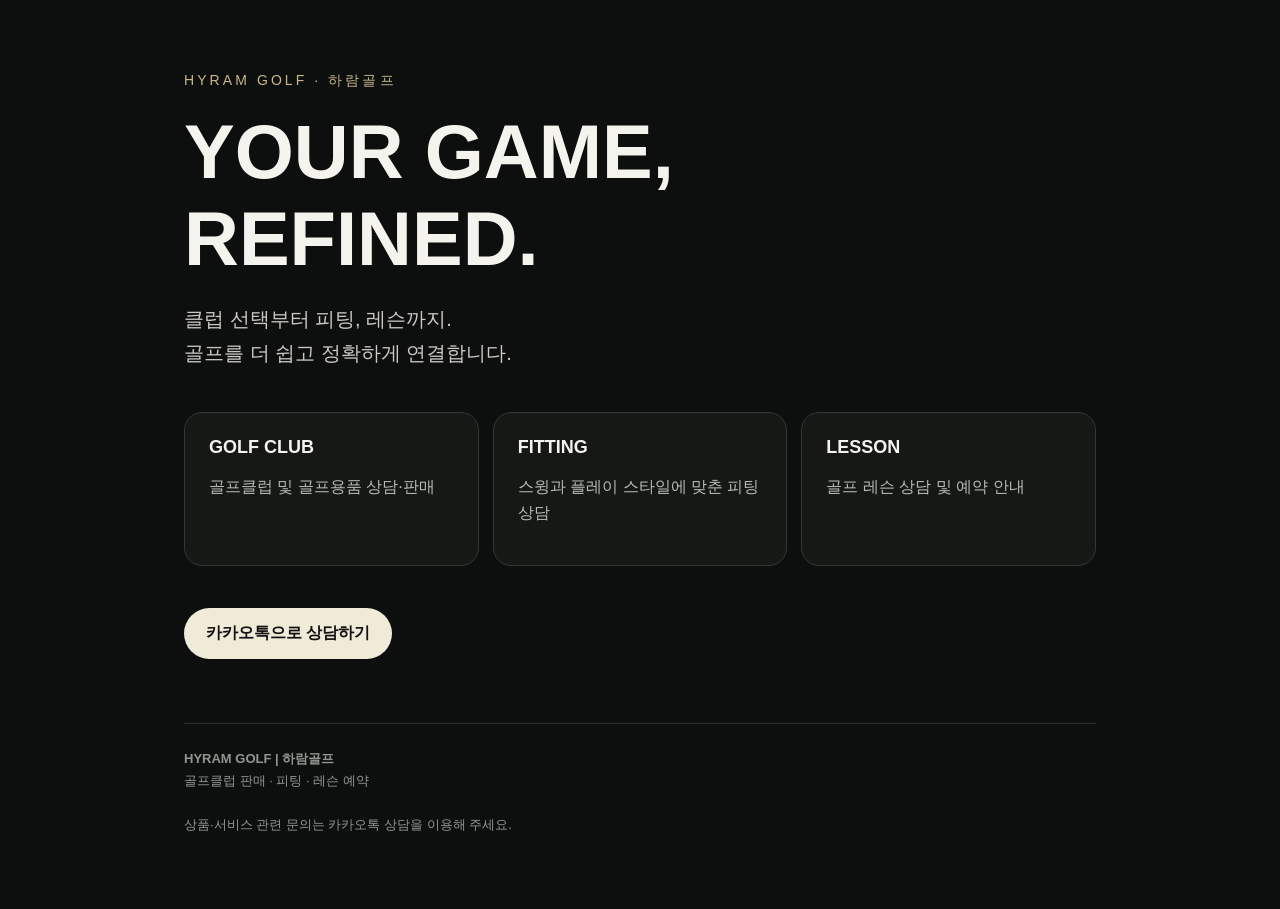
==== docs/index.html @ 21d0a4c6 "Add HYRAM GOLF public landing page" ====
<!doctype html>
<html lang="ko"><head><meta charset="utf-8"><meta name="viewport" content="width=device-width,initial-scale=1">
<title>HYRAM GOLF | 하람골프</title><meta name="description" content="HYRAM GOLF 하람골프 - 골프클럽 판매, 피팅, 레슨 예약 및 상담">
<style>
*{box-sizing:border-box}body{margin:0;background:#0d0f0e;color:#f5f3ed;font-family:Arial,"Noto Sans KR",sans-serif}
main{max-width:960px;margin:auto;padding:72px 24px}.brand{letter-spacing:.22em;font-size:14px;color:#c7b88a}
h1{font-size:clamp(42px,8vw,76px);margin:18px 0 10px}.sub{font-size:20px;color:#cbc9c2;line-height:1.7}
.cards{display:grid;grid-template-columns:repeat(auto-fit,minmax(210px,1fr));gap:14px;margin:42px 0}
.card{border:1px solid #343733;border-radius:18px;padding:24px;background:#151815}.card h2{font-size:18px;margin-top:0}.card p{color:#b8bab5;line-height:1.6}
.cta{display:inline-block;background:#f0ead8;color:#111;padding:15px 22px;border-radius:999px;text-decoration:none;font-weight:700}
footer{margin-top:64px;padding-top:24px;border-top:1px solid #2c2f2c;color:#92958f;font-size:13px;line-height:1.7}
</style></head><body><main>
<div class="brand">HYRAM GOLF · 하람골프</div><h1>YOUR GAME,<br>REFINED.</h1>
<p class="sub">클럽 선택부터 피팅, 레슨까지.<br>골프를 더 쉽고 정확하게 연결합니다.</p>
<section class="cards"><div class="card"><h2>GOLF CLUB</h2><p>골프클럽 및 골프용품 상담·판매</p></div>
<div class="card"><h2>FITTING</h2><p>스윙과 플레이 스타일에 맞춘 피팅 상담</p></div>
<div class="card"><h2>LESSON</h2><p>골프 레슨 상담 및 예약 안내</p></div></section>
<a class="cta" href="https://open.kakao.com/o/sFKnP4Qi" target="_blank" rel="noopener">카카오톡으로 상담하기</a>
<footer><strong>HYRAM GOLF | 하람골프</strong><br>골프클럽 판매 · 피팅 · 레슨 예약<br><br>상품·서비스 관련 문의는 카카오톡 상담을 이용해 주세요.</footer>
</main></body></html>
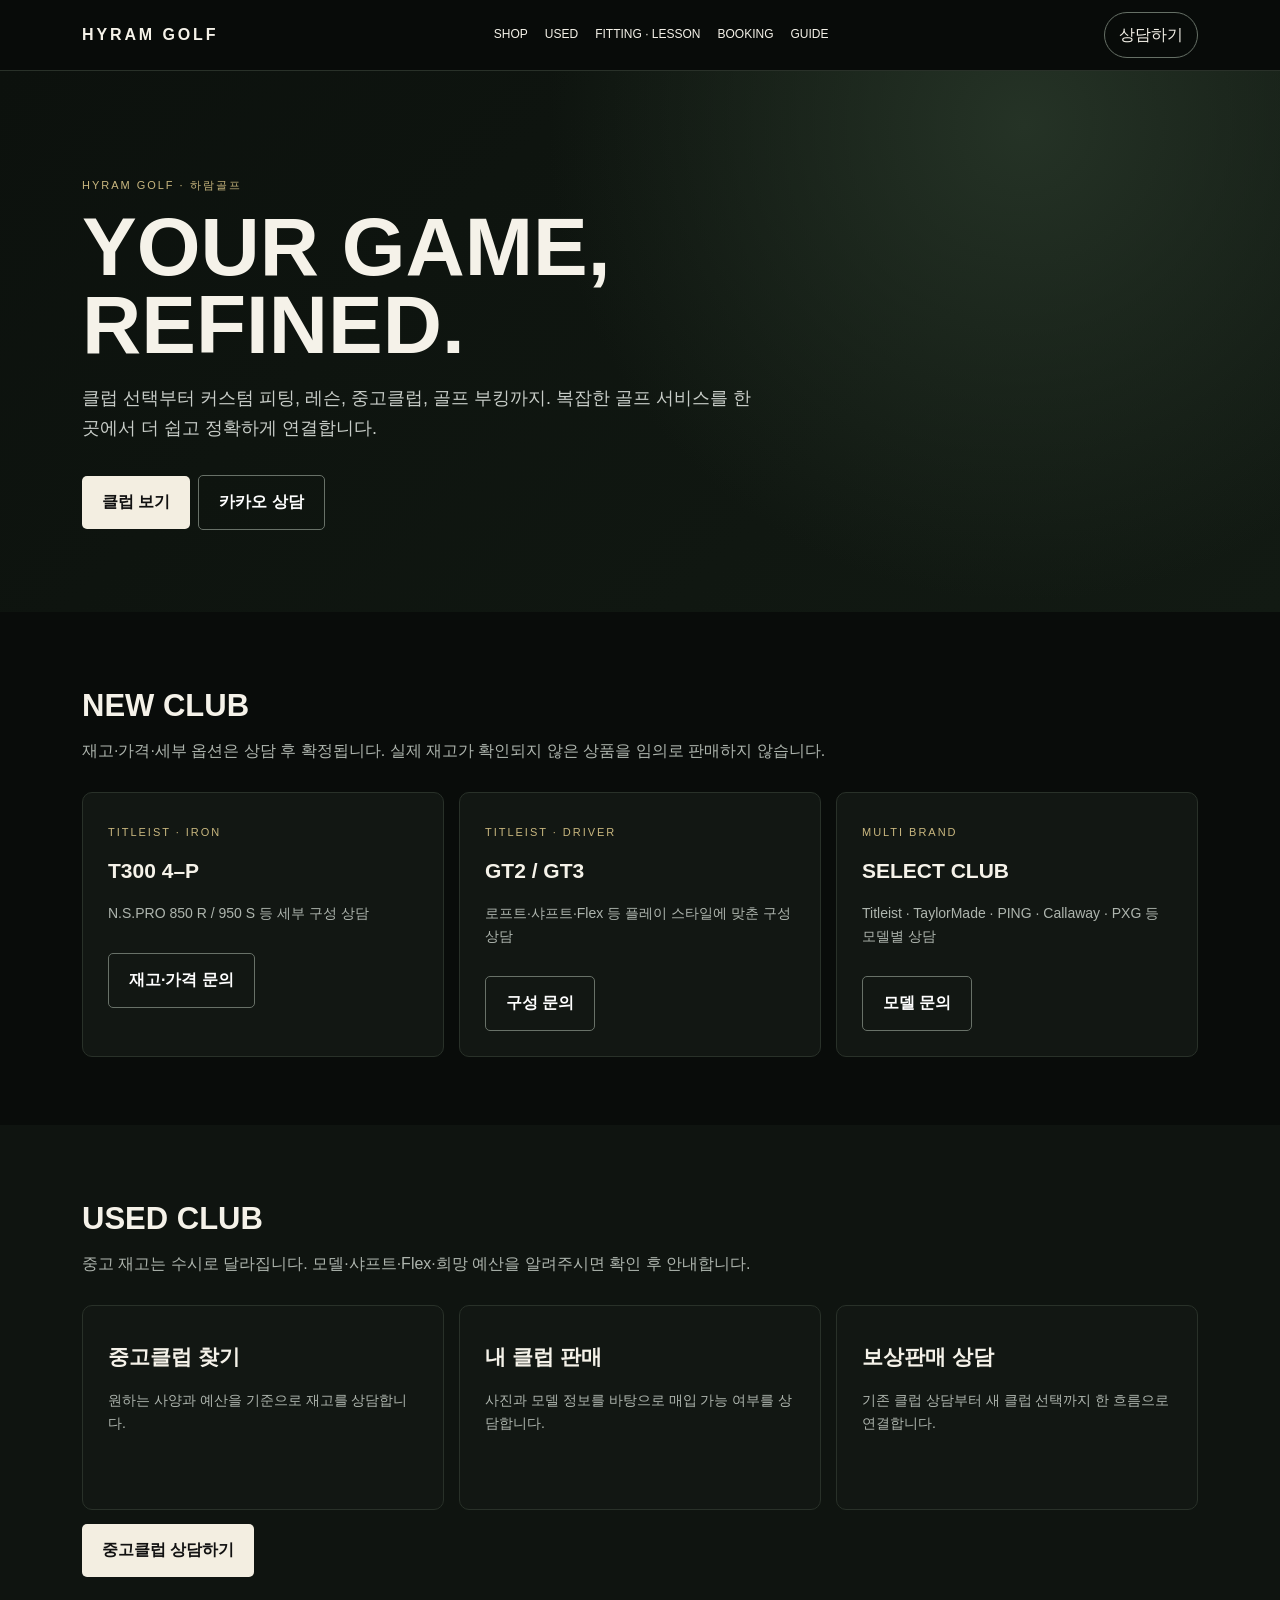
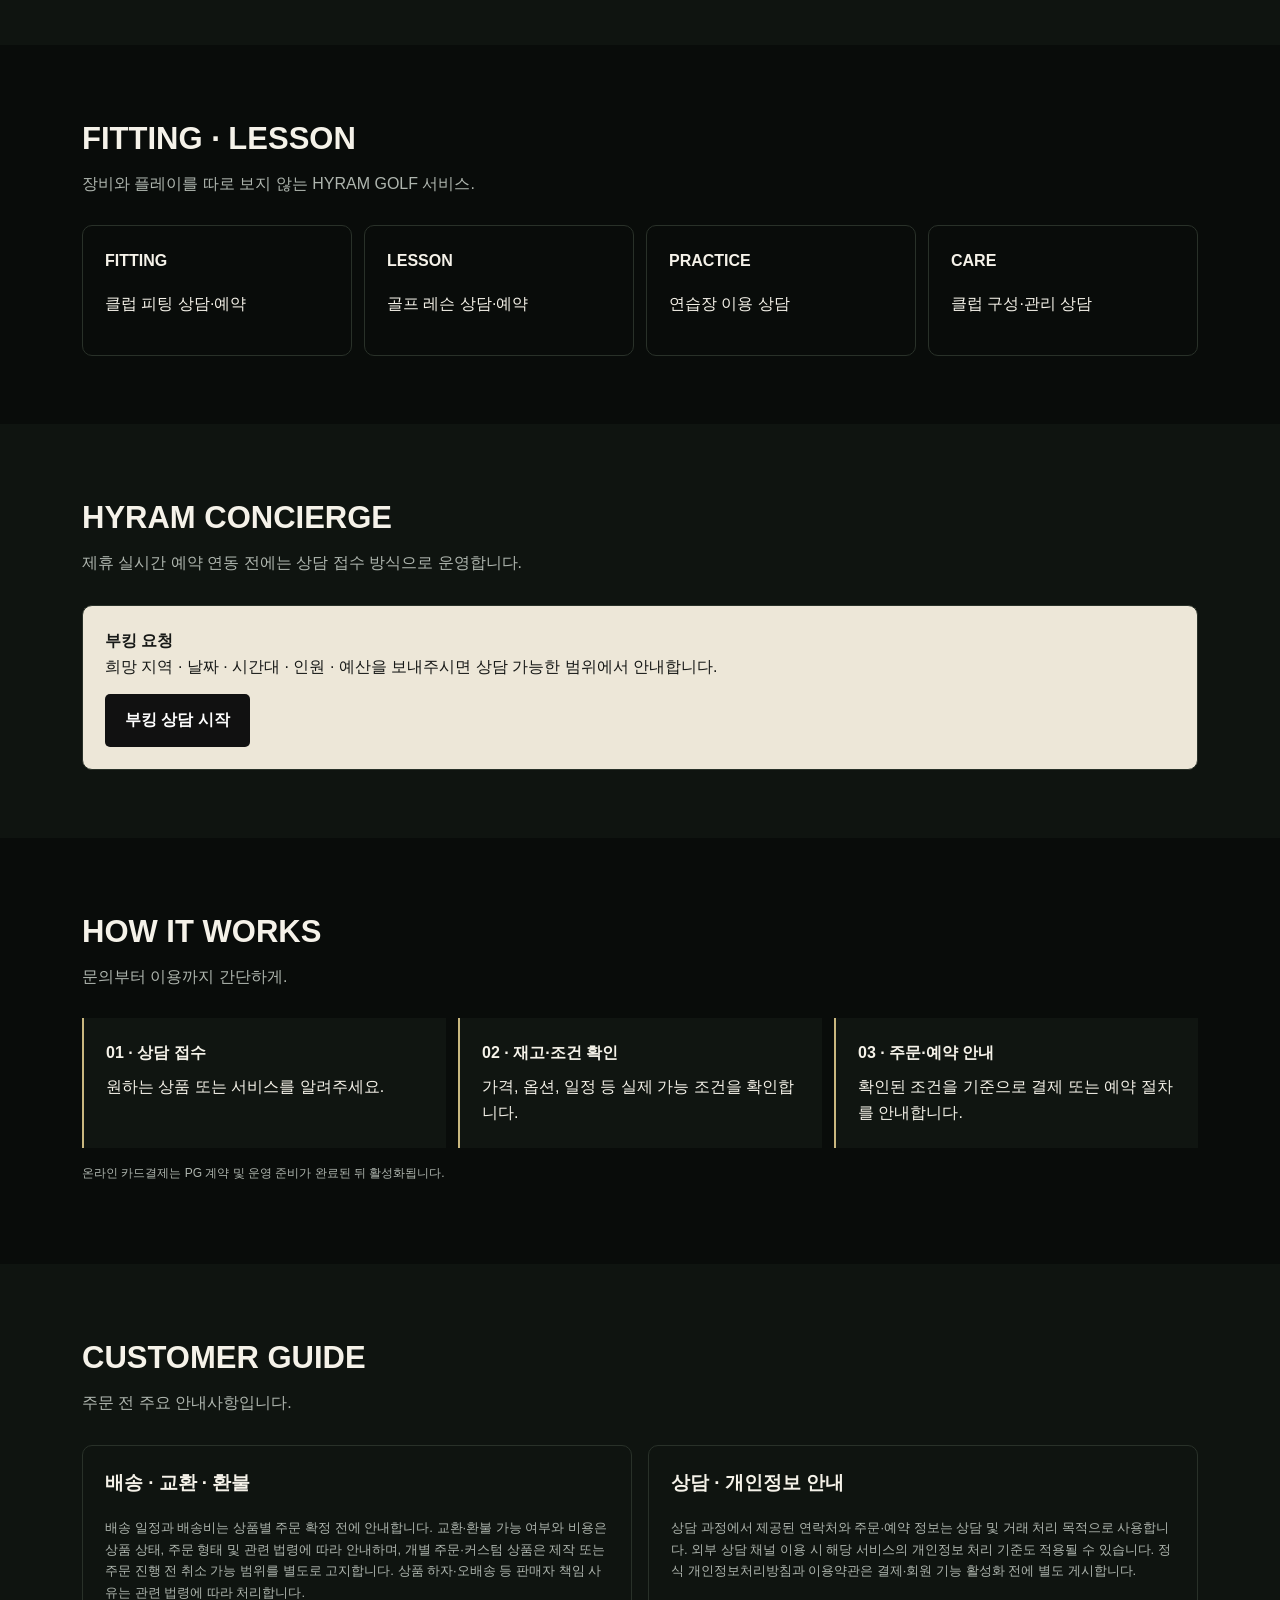
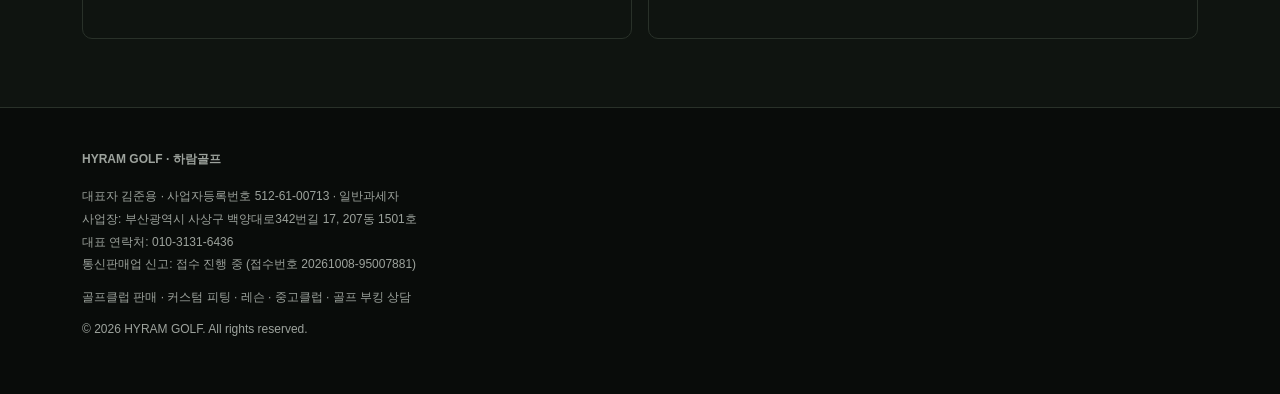
==== commit 3ff79d48: "Sync GitHub Pages site with public MVP" ====
--- a/docs/index.html
+++ b/docs/index.html
@@ -1,20 +1,44 @@
 <!doctype html>
 <html lang="ko"><head><meta charset="utf-8"><meta name="viewport" content="width=device-width,initial-scale=1">
-<title>HYRAM GOLF | 하람골프</title><meta name="description" content="HYRAM GOLF 하람골프 - 골프클럽 판매, 피팅, 레슨 예약 및 상담">
+<title>HYRAM GOLF | 하람골프</title>
+<meta name="description" content="HYRAM GOLF 하람골프 | 골프클럽 판매, 커스텀 피팅, 레슨, 중고클럽 및 부킹 상담">
 <style>
-*{box-sizing:border-box}body{margin:0;background:#0d0f0e;color:#f5f3ed;font-family:Arial,"Noto Sans KR",sans-serif}
-main{max-width:960px;margin:auto;padding:72px 24px}.brand{letter-spacing:.22em;font-size:14px;color:#c7b88a}
-h1{font-size:clamp(42px,8vw,76px);margin:18px 0 10px}.sub{font-size:20px;color:#cbc9c2;line-height:1.7}
-.cards{display:grid;grid-template-columns:repeat(auto-fit,minmax(210px,1fr));gap:14px;margin:42px 0}
-.card{border:1px solid #343733;border-radius:18px;padding:24px;background:#151815}.card h2{font-size:18px;margin-top:0}.card p{color:#b8bab5;line-height:1.6}
-.cta{display:inline-block;background:#f0ead8;color:#111;padding:15px 22px;border-radius:999px;text-decoration:none;font-weight:700}
-footer{margin-top:64px;padding-top:24px;border-top:1px solid #2c2f2c;color:#92958f;font-size:13px;line-height:1.7}
-</style></head><body><main>
-<div class="brand">HYRAM GOLF · 하람골프</div><h1>YOUR GAME,<br>REFINED.</h1>
-<p class="sub">클럽 선택부터 피팅, 레슨까지.<br>골프를 더 쉽고 정확하게 연결합니다.</p>
-<section class="cards"><div class="card"><h2>GOLF CLUB</h2><p>골프클럽 및 골프용품 상담·판매</p></div>
-<div class="card"><h2>FITTING</h2><p>스윙과 플레이 스타일에 맞춘 피팅 상담</p></div>
-<div class="card"><h2>LESSON</h2><p>골프 레슨 상담 및 예약 안내</p></div></section>
-<a class="cta" href="https://open.kakao.com/o/sFKnP4Qi" target="_blank" rel="noopener">카카오톡으로 상담하기</a>
-<footer><strong>HYRAM GOLF | 하람골프</strong><br>골프클럽 판매 · 피팅 · 레슨 예약<br><br>상품·서비스 관련 문의는 카카오톡 상담을 이용해 주세요.</footer>
-</main></body></html>+:root{--bg:#090c0a;--panel:#121713;--line:#293129;--text:#f5f2e9;--muted:#aeb5ae;--gold:#c9b77f}
+*{box-sizing:border-box}html{scroll-behavior:smooth}body{margin:0;background:var(--bg);color:var(--text);font-family:Arial,"Noto Sans KR",sans-serif;line-height:1.65}a{color:inherit;text-decoration:none}.wrap{max-width:1160px;margin:auto;padding:0 22px}
+header{position:sticky;top:0;z-index:20;background:#090c0aee;border-bottom:1px solid var(--line);backdrop-filter:blur(10px)}.nav{min-height:70px;display:flex;align-items:center;justify-content:space-between;gap:18px}.brand{font-weight:900;letter-spacing:.18em}.links{display:flex;gap:17px;font-size:12px}.talk{border:1px solid #667066;padding:9px 14px;border-radius:999px}
+.hero{padding:105px 0 82px;background:radial-gradient(circle at 80% 10%,#253326 0,transparent 42%),linear-gradient(135deg,#0c110d,#121a13)}.eyebrow,.tag{color:var(--gold);font-size:11px;letter-spacing:.18em}.hero h1{font-size:clamp(44px,8vw,82px);line-height:.95;margin:14px 0 20px}.hero p{max-width:690px;color:#c8cdc8;font-size:18px}.btn{display:inline-block;margin:14px 8px 0 0;padding:13px 20px;background:#f3eee1;color:#111;font-weight:800;border-radius:5px}.btn.alt{background:transparent;color:#fff;border:1px solid #687168}
+.section{padding:68px 0}.section.alt{background:#0f1410}.section h2{font-size:31px;margin:0 0 7px}.sub{color:var(--muted);margin:0 0 28px}.grid{display:grid;grid-template-columns:repeat(3,1fr);gap:15px}.card{background:var(--panel);border:1px solid var(--line);padding:25px;min-height:205px;border-radius:10px}.card h3{margin:9px 0;font-size:21px}.card p{color:var(--muted);font-size:14px}.service{display:grid;grid-template-columns:repeat(4,1fr);gap:12px}.service div,.notice{border:1px solid var(--line);padding:22px;border-radius:10px}.notice{background:#ede7d8;color:#171917}.notice .btn{background:#111;color:#fff}
+.steps{display:grid;grid-template-columns:repeat(3,1fr);gap:12px}.step{padding:22px;border-left:2px solid var(--gold);background:#101511}.step b{display:block;margin-bottom:7px}
+.policy{display:grid;grid-template-columns:1fr 1fr;gap:16px}.policy article{padding:22px;border:1px solid var(--line);border-radius:10px}.policy h3{margin-top:0}.policy p{color:var(--muted);font-size:13px}
+.footer{padding:42px 0;border-top:1px solid var(--line);color:#9da39d;font-size:12px}.biz{margin-top:15px;line-height:1.9}.warn{font-size:12px;color:#aeb5ae;margin-top:16px}
+@media(max-width:780px){.links{display:none}.grid,.service,.steps,.policy{grid-template-columns:1fr}.hero{padding:72px 0 58px}.hero p{font-size:16px}.nav{min-height:62px}.card{min-height:0}}
+</style></head><body>
+<header><div class="wrap nav"><a class="brand" href="#">HYRAM GOLF</a><nav class="links"><a href="#shop">SHOP</a><a href="#used">USED</a><a href="#service">FITTING · LESSON</a><a href="#booking">BOOKING</a><a href="#guide">GUIDE</a></nav><a class="talk" href="https://open.kakao.com/o/sFKnP4Qi" target="_blank" rel="noopener">상담하기</a></div></header>
+<main>
+<section class="hero"><div class="wrap"><div class="eyebrow">HYRAM GOLF · 하람골프</div><h1>YOUR GAME,<br>REFINED.</h1><p>클럽 선택부터 커스텀 피팅, 레슨, 중고클럽, 골프 부킹까지. 복잡한 골프 서비스를 한 곳에서 더 쉽고 정확하게 연결합니다.</p><a class="btn" href="#shop">클럽 보기</a><a class="btn alt" href="https://open.kakao.com/o/sFKnP4Qi" target="_blank" rel="noopener">카카오 상담</a></div></section>
+
+<section id="shop" class="section"><div class="wrap"><h2>NEW CLUB</h2><p class="sub">재고·가격·세부 옵션은 상담 후 확정됩니다. 실제 재고가 확인되지 않은 상품을 임의로 판매하지 않습니다.</p><div class="grid">
+<div class="card"><span class="tag">TITLEIST · IRON</span><h3>T300 4–P</h3><p>N.S.PRO 850 R / 950 S 등 세부 구성 상담</p><a class="btn alt" href="https://open.kakao.com/o/sFKnP4Qi">재고·가격 문의</a></div>
+<div class="card"><span class="tag">TITLEIST · DRIVER</span><h3>GT2 / GT3</h3><p>로프트·샤프트·Flex 등 플레이 스타일에 맞춘 구성 상담</p><a class="btn alt" href="https://open.kakao.com/o/sFKnP4Qi">구성 문의</a></div>
+<div class="card"><span class="tag">MULTI BRAND</span><h3>SELECT CLUB</h3><p>Titleist · TaylorMade · PING · Callaway · PXG 등 모델별 상담</p><a class="btn alt" href="https://open.kakao.com/o/sFKnP4Qi">모델 문의</a></div>
+</div></div></section>
+
+<section id="used" class="section alt"><div class="wrap"><h2>USED CLUB</h2><p class="sub">중고 재고는 수시로 달라집니다. 모델·샤프트·Flex·희망 예산을 알려주시면 확인 후 안내합니다.</p><div class="grid">
+<div class="card"><h3>중고클럽 찾기</h3><p>원하는 사양과 예산을 기준으로 재고를 상담합니다.</p></div>
+<div class="card"><h3>내 클럽 판매</h3><p>사진과 모델 정보를 바탕으로 매입 가능 여부를 상담합니다.</p></div>
+<div class="card"><h3>보상판매 상담</h3><p>기존 클럽 상담부터 새 클럽 선택까지 한 흐름으로 연결합니다.</p></div>
+</div><a class="btn" href="https://open.kakao.com/o/sFKnP4Qi">중고클럽 상담하기</a></div></section>
+
+<section id="service" class="section"><div class="wrap"><h2>FITTING · LESSON</h2><p class="sub">장비와 플레이를 따로 보지 않는 HYRAM GOLF 서비스.</p><div class="service"><div><b>FITTING</b><p>클럽 피팅 상담·예약</p></div><div><b>LESSON</b><p>골프 레슨 상담·예약</p></div><div><b>PRACTICE</b><p>연습장 이용 상담</p></div><div><b>CARE</b><p>클럽 구성·관리 상담</p></div></div></div></section>
+
+<section id="booking" class="section alt"><div class="wrap"><h2>HYRAM CONCIERGE</h2><p class="sub">제휴 실시간 예약 연동 전에는 상담 접수 방식으로 운영합니다.</p><div class="notice"><b>부킹 요청</b><br>희망 지역 · 날짜 · 시간대 · 인원 · 예산을 보내주시면 상담 가능한 범위에서 안내합니다.<br><a class="btn" href="https://open.kakao.com/o/sFKnP4Qi">부킹 상담 시작</a></div></div></section>
+
+<section class="section"><div class="wrap"><h2>HOW IT WORKS</h2><p class="sub">문의부터 이용까지 간단하게.</p><div class="steps"><div class="step"><b>01 · 상담 접수</b>원하는 상품 또는 서비스를 알려주세요.</div><div class="step"><b>02 · 재고·조건 확인</b>가격, 옵션, 일정 등 실제 가능 조건을 확인합니다.</div><div class="step"><b>03 · 주문·예약 안내</b>확인된 조건을 기준으로 결제 또는 예약 절차를 안내합니다.</div></div><p class="warn">온라인 카드결제는 PG 계약 및 운영 준비가 완료된 뒤 활성화됩니다.</p></div></section>
+
+<section id="guide" class="section alt"><div class="wrap"><h2>CUSTOMER GUIDE</h2><p class="sub">주문 전 주요 안내사항입니다.</p><div class="policy">
+<article><h3>배송 · 교환 · 환불</h3><p>배송 일정과 배송비는 상품별 주문 확정 전에 안내합니다. 교환·환불 가능 여부와 비용은 상품 상태, 주문 형태 및 관련 법령에 따라 안내하며, 개별 주문·커스텀 상품은 제작 또는 주문 진행 전 취소 가능 범위를 별도로 고지합니다. 상품 하자·오배송 등 판매자 책임 사유는 관련 법령에 따라 처리합니다.</p></article>
+<article><h3>상담 · 개인정보 안내</h3><p>상담 과정에서 제공된 연락처와 주문·예약 정보는 상담 및 거래 처리 목적으로 사용합니다. 외부 상담 채널 이용 시 해당 서비스의 개인정보 처리 기준도 적용될 수 있습니다. 정식 개인정보처리방침과 이용약관은 결제·회원 기능 활성화 전에 별도 게시합니다.</p></article>
+</div></div></section>
+</main>
+<footer class="footer"><div class="wrap"><b>HYRAM GOLF · 하람골프</b><div class="biz">대표자 김준용 · 사업자등록번호 512-61-00713 · 일반과세자<br>사업장: 부산광역시 사상구 백양대로342번길 17, 207동 1501호<br>대표 연락처: 010-3131-6436<br>통신판매업 신고: 접수 진행 중 (접수번호 20261008-95007881)</div><p>골프클럽 판매 · 커스텀 피팅 · 레슨 · 중고클럽 · 골프 부킹 상담</p><p>© 2026 HYRAM GOLF. All rights reserved.</p></div></footer>
+</body></html>
